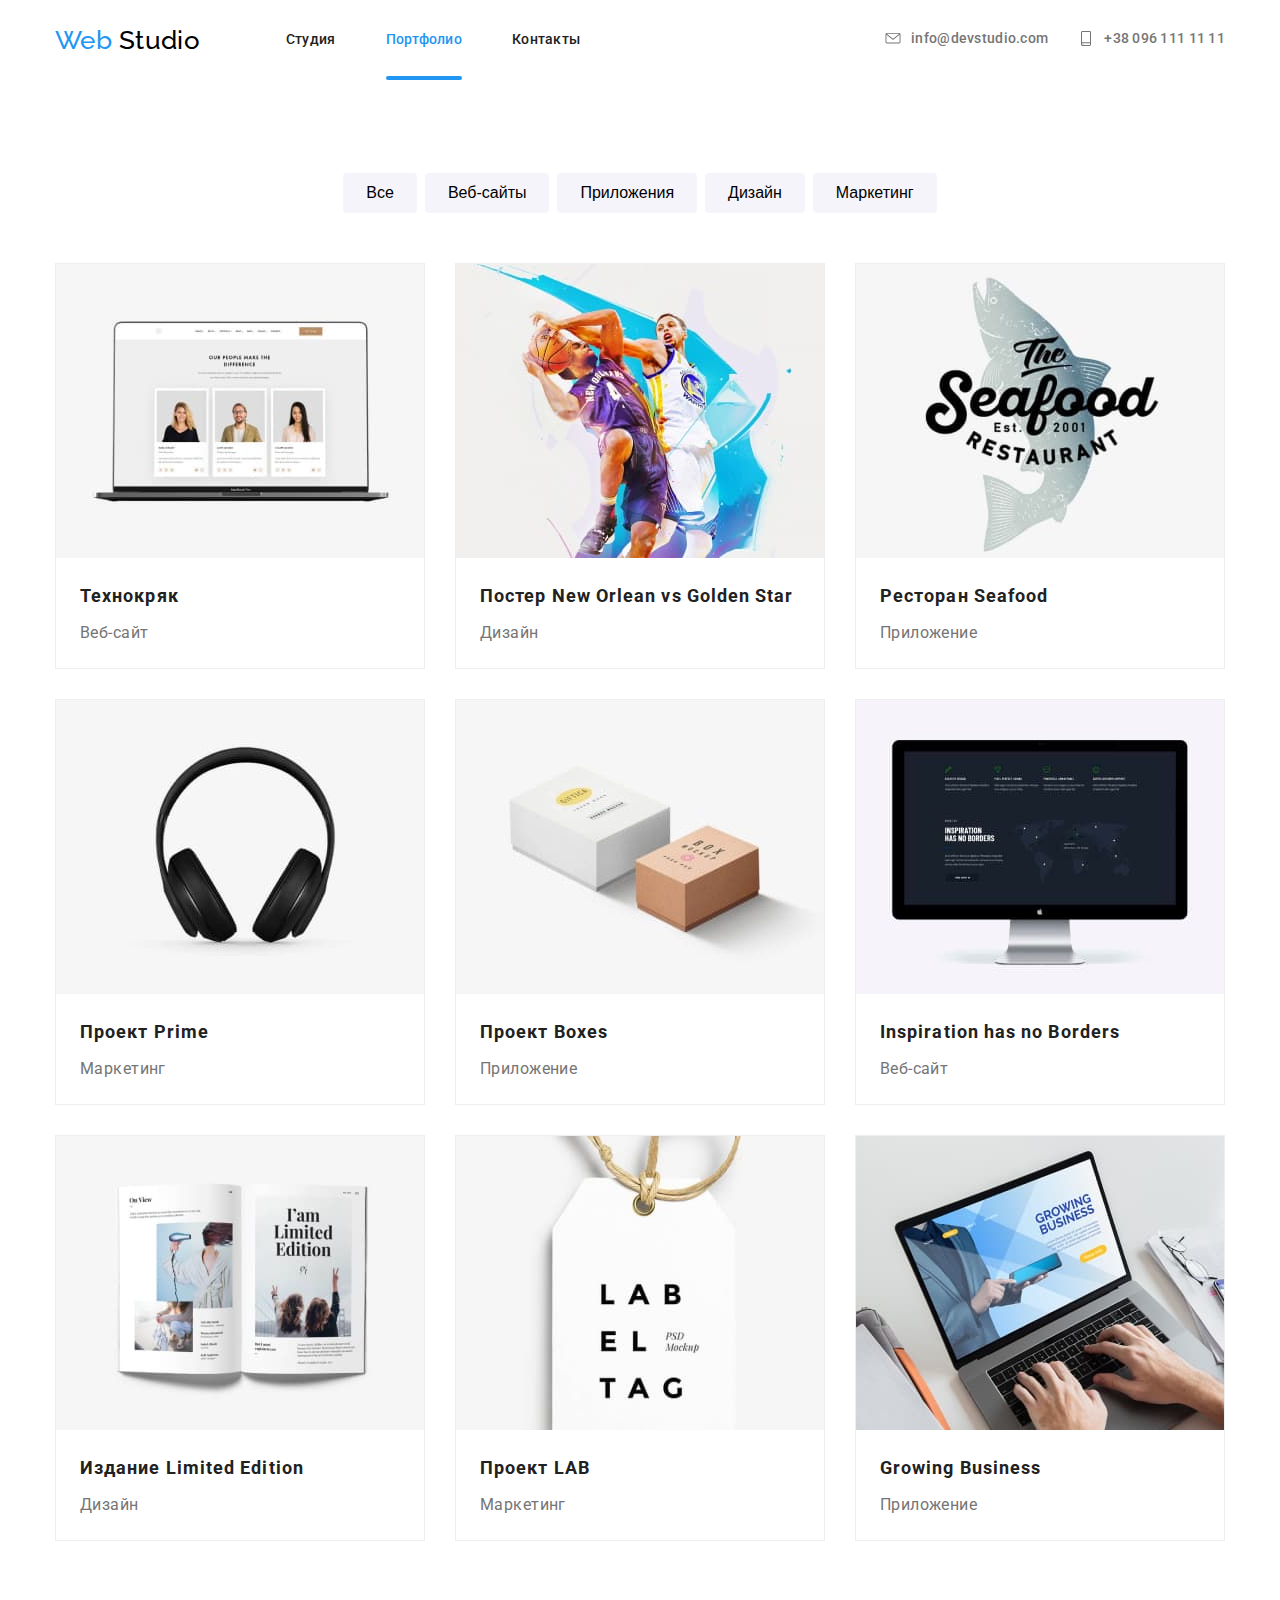
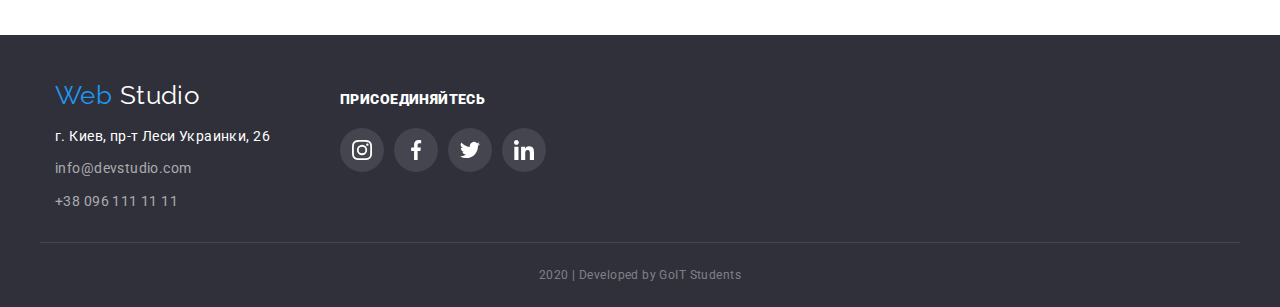
==== portfolio.html @ 86d96fcd "добавляет исходники" ====
<!DOCTYPE html>
<html lang="ru">
    <head>
        <meta charset="utf-8">
        <meta name="viewport" content="width=device-width, initial-scale=1.0">
        <title>Web Studio v.1</title>
        <link href="https://fonts.googleapis.com/css2?family=Raleway:wght@700&family=Roboto:wght@400;500;700;900&display=swap" rel="stylesheet">
        <link rel="stylesheet" href="./css/normalize.css">
        <link rel="stylesheet" href="./css/style.css">
    </head>
    
    <body>
        <header>
            <nav class="header header-nav container">
                <a class="logo" href="index.html">
                    <span class="logo-web">Web</span>
                    <span class="logo-header">Studio</span>
                </a>   
                <ul class="site-nav menu-nav">
                     <li class="menu-nav-link">
                        <a class="link" href="index.html">Студия</a>
                     </li>
                     <li class="menu-nav-link">
                        <a class="link current" href="portfolio.html">Портфолио</a>
                     </li>
                     <li class="menu-nav-link">
                        <a class="link" href="">Контакты</a>
                     </li>
                </ul>  
                <ul class="contact contact-nav">
                    <li class="cnt">
                        <a class="cnt-link" href="mailto:info@devstudio.com">
                            <svg class="icon-cnt">
                                <use href="./image/sprite.svg#icon-mail"></use>
                            </svg>
                            info@devstudio.com
                        </a>
                    </li>
                    <li class="cnt"> 
                        <a class="cnt-link" href="tel:+380961111111">
                            <svg class="icon-cnt">
                                <use href="./image/sprite.svg#icon-tel"></use>
                            </svg>
                            +38 096 111 11 11</a>
                    </li>
                </ul>         
             </nav> 
        </header>    


        <main>
            <!--projects-->
            <section class="projects container">
                <h1 class="visually-hidden">Наши проекты</h1>
                <ul class="filters">
                    <li class="filters-items"><button class="filter">Все</button></li>
                    <li class="filters-items"><button class="filter">Веб-сайты</button></li>
                    <li class="filters-items"><button class="filter">Приложения</button></li>
                    <li class="filters-items"><button class="filter">Дизайн</button></li>
                    <li class="filters-items"><button class="filter">Маркетинг</button></li>
                </ul>
                <ul class="projects-list">
                    <li class="projects-items">
                        <a class="project-link" href="">
                            <div class="project-modal">
                                <img src="./image/techno.jpg" alt="img">
                                <p class="description">Технокряк это современная площадка распространения коронавируса. Компании используют эту платформу для цифрового шпионажа и атак на защищённые сервера конкурентов.</p>
                            </div>
                            <h2 class="title">Технокряк</h2>
                            <p class="category">Веб-сайт</p>
                        </a>
                    </li>

                    <li class="projects-items">
                        <a class="project-link"href="">
                            <div class="project-modal">
                                <img src="./image/poster.jpg" alt="img">
                                <p class="description">Lorem ipsum dolor sit amet consectetur adipisicing elit. Tenetur nemo magnam sint accusamus consequatur, quod corporis laboriosam, in nulla doloremque, ullam natus aliquid provident sequi tempore modi repellendus fuga.</p>
                            </div>
                            <h2 class="title">Постер New Orlean vs Golden Star</h2>
                            <p class="category">Дизайн</p>
                        </a>
                    </li>

                    <li class="projects-items">
                        <a class="project-link"href="">
                            <div class="project-modal">
                                <img src="./image/restaurant.jpg" alt="img">
                                <p class="description">Lorem ipsum dolor sit amet consectetur adipisicing elit. Tenetur nemo magnam sint accusamus consequatur, quod corporis laboriosam, in nulla doloremque, ullam natus aliquid provident sequi tempore modi repellendus fuga.</p>
                            </div>
                            <h2 class="title">Ресторан Seafood</h2>
                            <p class="category ">Приложение</p>
                        </a>
                    </li>

                    <li class="projects-items">
                        <a class="project-link" href="">
                            <div class="project-modal">
                                <img src="./image/prime.jpg" alt="img">
                                <p class="description">Lorem ipsum dolor sit amet consectetur adipisicing elit. Tenetur nemo magnam sint accusamus consequatur, quod corporis laboriosam, in nulla doloremque, ullam natus aliquid provident sequi tempore modi repellendus fuga.</p>
                            </div>
                            <h2 class="title">Проект Prime</h2>
                            <p class="category">Маркетинг</p>
                        </a>
                    </li>

                    <li class="projects-items">
                        <a class="project-link" href="">
                            <div class="project-modal">
                                <img src="./image/box.jpg" alt="img">
                                <p class="description">Lorem ipsum dolor sit amet consectetur adipisicing elit. Tenetur nemo magnam sint accusamus consequatur, quod corporis laboriosam, in nulla doloremque, ullam natus aliquid provident sequi tempore modi repellendus fuga.</p>
                            </div>
                            <h2 class="title">Проект Boxes</h2>
                            <p class="category">Приложение</p>
                        </a>
                    </li>

                    <li class="projects-items">
                        <a  class="project-link"href="">
                            <div class="project-modal">
                                <img src="./image/design.jpg" alt="img">
                                <p class="description">Lorem ipsum dolor sit amet consectetur adipisicing elit. Tenetur nemo magnam sint accusamus consequatur, quod corporis laboriosam, in nulla doloremque, ullam natus aliquid provident sequi tempore modi repellendus fuga.</p>
                            </div>
                            <h2 class="title">Inspiration has no Borders</h2>
                            <p class="category">Веб-сайт</p>  
                        </a>
                    </li>

                    <li class="projects-items">
                        <a  class="project-link"href="">
                            <div class="project-modal">
                                <img src="./image/book.jpg" alt="img">
                                <p class="description">Lorem ipsum dolor sit amet consectetur adipisicing elit. Tenetur nemo magnam sint accusamus consequatur, quod corporis laboriosam, in nulla doloremque, ullam natus aliquid provident sequi tempore modi repellendus fuga.</p>
                            </div>
                            <h2 class="title">Издание Limited Edition</h2>
                            <p class="category">Дизайн</p>     
                        </a>
                    </li>

                    <li class="projects-items">
                        <a  class="project-link"href="">
                            <div class="project-modal">
                                <img src="./image/lab.jpg" alt="img">
                                <p class="description">Lorem ipsum dolor sit amet consectetur adipisicing elit. Tenetur nemo magnam sint accusamus consequatur, quod corporis laboriosam, in nulla doloremque, ullam natus aliquid provident sequi tempore modi repellendus fuga.</p>
                            </div>
                            <h2 class="title">Проект LAB</h2>
                            <p class="category">Маркетинг</p>
                        </a>
                    </li>

                    <li class="projects-items">
                        <a  class="project-link"href="">                         
                            <div class="project-modal">
                                <img src="./image/project9.jpg" alt="img">
                                <p class="description">Lorem ipsum dolor sit amet consectetur adipisicing elit. Tenetur nemo magnam sint accusamus consequatur, quod corporis laboriosam, in nulla doloremque, ullam natus aliquid provident sequi tempore modi repellendus fuga.</p>
                            </div>
                            <h2 class="title">Growing Business</h2>
                            <p class="category">Приложение</p>
                        </a>
                    </li>
                </ul>
            </section>
        </main>


        <footer>
            <div class="container footer">
                <div class="footer-address">
                    <a class="logo" href="index.html">
                        <span class="logo-web">Web</span>
                        <span class="logo-footer">Studio</span>
                    </a> 
                    <address class="address">
                        <p>г. Киев, пр-т Леси Украинки, 26</p>
                        <a class="address-link" href="mailto:info@devstudio.com">info@devstudio.com</a>
                        <a class="address-link" href="tel:+380961111111">+38 096 111 11 11</a>
                    </address>
                </div>
                <div class="join-in">
                    <p><b>Присоединяйтесь</b></p>
                    <ul class="social social-footer">
                        <li class="social-items">
                            <a class="link-items" target="_blank" href="" aria-label="instagram">
                                <svg class="social-icon">
                                    <use href="./image/sprite.svg#icon-instagram"></use>
                                </svg>
                            </a>
                        </li>
                        <li class="social-items">
                            <a class="link-items" target="_blank" href="" aria-label="facebook">
                                <svg class="social-icon">
                                    <use href="./image/sprite.svg#icon-facebook"></use>
                                </svg>
                            </a>
                        </li>
                        <li class="social-items">
                            <a class="link-items" target="_blank" href="" aria-label="twitter">
                                <svg class="social-icon">
                                    <use href="./image/sprite.svg#icon-twitter"></use>
                                </svg>  
                            </a>
                        </li>
                        <li class="social-items">
                            <a class="link-items" target="_blank" href="" aria-label="linkedin">
                                <svg class="social-icon">
                                    <use href="./image/sprite.svg#icon-linkedin"></use>
                                </svg>
                            </a>
                        </li>
                    </ul>
                </div>
            </div>
            <p class="footer-text container">2020 | Developed by GoIT Students</p>
        </footer>
    </body>
</html>
---- css/style.css ----
:root{
    --primary-text-color: #757575;
    --accent-color: #2196F3;
    --title-text-color: #212121;
    --footer-text-color: rgba(255, 255, 255, 0.6);
    --footer-background-color: #2F303A;
    --section-background: #F5F4FA;
    --white-color: #FFFFFF;

}

html {
    box-sizing: border-box;
}
  
*,
*::before,
*::after {
    box-sizing: inherit;
}

body{
    font-family: 'Roboto', sans-serif;
    font-size: 14px;
    font-weight: 400;
    letter-spacing: 0.03em;
    max-width: 1600px;
    margin: 0;
    padding: 0;
}

ul a,
a{
    text-decoration: none;
}

h2,
h3{
    color: var(--title-text-color);
}

h2{
    font-size: 36px;
    font-weight: 700;
    line-height: 1.16;
    text-align: center;
}

ul li{
    list-style: none;
} 

h1,h2,h3,h4,h5,h6,ul,p,svg,img{
    margin: 0;
    padding: 0;
}

.container{
    margin-left: auto;
    margin-right: auto;
    width: 1200px;
    padding-left: 15px;
    padding-right: 15px;
}

/*LOGO*/
.logo{
    display: block;
    
    font-family: 'Raleway', sans-serif;
    font-size: 26px;
    line-height: 1.19;
    text-decoration: none;
}
.logo .logo-web{
    color: var(--accent-color);
}

.logo .logo-header{
    color: black;
}

.logo .logo-footer{
    color: var(--white-color);
}



/*HEADER*/
header{
    position: sticky;
    top: 0;
    left: 0;
    z-index: 5;

    background-color: var(--white-color);
    font-weight: 500;
    
    line-height: 1.14;
    letter-spacing: 0.02em;
}

.site-nav .link{
    display: block;
    position: relative;

    padding-bottom: 32px;
    padding-top: 32px;
    color: var(--title-text-color);
    transition: color 250ms cubic-bezier(0.4, 0, 0.2, 1);
}


.site-nav .link.current{
    color: var(--accent-color);
}

.site-nav .link.current::after{
    content: '';
    position: absolute;
    bottom: 0;
    left: 0;

    height: 4px;
    width: 100%;
    border-radius: 2px;
    background-color: var(--accent-color);
}

.contact .cnt-link{
    color: var(--primary-text-color);
    transition: color 250ms cubic-bezier(0.4, 0, 0.2, 1);
}

.contact .icon-cnt{
    transition: fill 250ms cubic-bezier(0.4, 0, 0.2, 1);
}

.site-nav .link:hover,
.site-nav .link:focus,
.contact .cnt-link:hover,
.contact .cnt-link:focus,
.contact .cnt-link:hover .icon-cnt,
.contact .cnt-link:focus .icon-cnt {
  color: var(--accent-color);
  fill: var(--accent-color);
}

.menu-nav{
    display: flex;
}

.menu-nav-link + .menu-nav-link{
    margin-left: 50px;
}

.menu-nav-link{
    margin-left: 86px;
}

.header-nav{
    display: flex;
    justify-content: space-between;
    align-items: center;
}

.contact-nav{
    display: flex;
    margin-left: auto;
    align-self: center;
}

.cnt + .cnt{
    margin-left: 30px;
}

.icon-cnt{
    fill: var(--primary-text-color);
    width: 16px;
    height: 15px;
    margin-right: 10px;
}

.cnt-link{
    display: inline-flex;
}



/*HERO*/
.hero{
    max-width: 1600px;
    height: 600px;
    background-image: linear-gradient( rgba(47, 48, 58, 0.8),  rgba(47, 48, 58, 0.8)),
    url(../image/hero.jpg); 
    text-align: center;
    color: var(--white-color);
    margin-bottom: 94px;
}

.hero-title{    
    font-weight: 900;
    font-size: 44px;
    line-height: 1.36;
    letter-spacing: 0.06em;
    text-transform: uppercase;
    margin-bottom: 30px;
    
}

.hero .button{
    color: var(--white-color);
    font-weight: 700;
    font-size: 16px;
    line-height: 1.87;
    letter-spacing: 0.06em;

    padding-top: 10px;
    padding-bottom: 10px;
    background-color: var(--accent-color);
    display: block;
    width: 200px;
    border-radius: 4px;
    margin-right: auto;
    margin-left: auto;
}

.hero .hero-container{
    padding-top: 200px;
    padding-bottom: 200px;
}

/*Особенности*/
.section{
    display: flex;
    margin-bottom: 94px;
}

/*
.section .section-list::before{
    content: "";
    display: inline-flex;
    width: 270px;
    height: 120px;
    background-color: var(--section-background);
    border-radius: 4px;
}

.section .section-list:nth-child(1)::before{
    background-image: url(../image/antenna.svg);
    background-position: center;
    background-repeat: no-repeat;
}

.section .section-list:nth-child(2)::before{
    background-image: url(../image/clock.svg);
    background-position: center;
    background-repeat: no-repeat;
}

.section .section-list:nth-child(3)::before{
    background-image: url(../image/diagram.svg);
    background-position: center;
    background-repeat: no-repeat;
}

.section .section-list:nth-child(4)::before{
    background-image: url(../image/astronaut.svg);
    background-position: center;
    background-repeat: no-repeat;
}
*/

.section-list .section-icon{
    width: 270px;
    height: 120px;
    background-color: var(--section-background);
    border-radius: 4px;
    text-align: center;
}

.section-icon svg{
    width: 70px;
    height: 70px;
    margin-top: 25px;
}

.section-list + .section-list{
    margin-left: 30px;
}

.section .section-title{
    font-weight: 700;
    font-size: 14px;
    line-height: 1.14;
    text-transform: uppercase;
    margin-top: 30px;
    margin-bottom: 10px;
}

.section .text{
    line-height: 1.71;
    margin: 0;
}

.visually-hidden{
    position: absolute;
    width: 1px;
    height: 1px;
    margin: -1px;
    border: 0;
    padding: 0;
    clip: rect(0 0 0 0);
    overflow: hidden;
}


/* Чем мы занимаемся?*/

.features-list{
    display: flex;
    margin-bottom: 94px;
}

.features-title{
    margin-bottom: 50px;
}

.features-items + .features-items{
    margin-left: 30px;
}

.features-items{
    position: relative;
}

.features p{
    position: absolute;
    bottom: 0;
    left: 0;
    padding-top: 27px;
    padding-bottom: 27px;
    margin: 0;
    width: 100%;
    font-weight: 700;
    line-height: 1.14;
    text-transform: uppercase;
    text-align: center;
    color: var(--white-color);
    background: rgba(47, 48, 58, 0.8);
}

.features-img{
    display: block;
}


/*TEAM*/
.team{
    background-color: var(--section-background);
}
.team-title{
    margin-bottom: 50px;
    padding-top: 94px;
}

.team .team-list{
    display: flex;
    padding-bottom: 94px;
}

.team .team-items{
    box-shadow: 0px 2px 1px rgba(0, 0, 0, 0.2), 0px 1px 1px rgba(0, 0, 0, 0.14), 0px 1px 3px rgba(0, 0, 0, 0.12);
    border-radius: 0px 0px 4px 4px; 
}

.team-items + .team-items{
    margin-left: 30px;
} 

.team .team-name{
    font-weight: 500;
    font-size: 16px;
    line-height: 1.18;
    text-align: center;
    margin-top: 30px;
    margin-bottom: 10px;
}

.team p{
    color: var(--primary-text-color);
    font-weight: 400;
    font-size: 16px;
    line-height: 1.18;
    text-align: center;
    margin-bottom: 16px;
}



/*Social*/
.social .social-items:hover,
.social .social-items:focus{
    background-color: var(--accent-color);
    border-radius: 75%;
}

.social-items:hover .social-icon,
.social-items:focus .social-icon{
    fill: var(--white-color);
}

.social{
    display: flex;
    justify-content: center;
}

.social .social-items{
    margin-bottom: 24px;

    height: 44px;
    width: 44px;
    border-radius: 75%;
    
    transition: background-color 250ms cubic-bezier(0.4, 0, 0.2, 1);
}

.social .social-items a{
    display: block;
}

.social-items + .social-items{
    margin-left: 10px;
}

.social-icon{
    width: 44px;
    height: 44px;
    fill: #afb1b8;
    
    transition: fill 250ms cubic-bezier(0.4, 0, 0.2, 1);
}


/*Наши клиенты*/
.client-title{
    margin-bottom: 50px;
    margin-top: 94px;  
}

.client .client-list{
    display: flex;
    justify-content: space-between;
    margin-bottom: 94px;
}

.client .client-link{
    border: 1px solid #AFB1B8;
    box-sizing: border-box;
    border-radius: 4px;
    width: 170px;
    height: 90px;
    display: inline-block;
    text-align: center;

    transition: border 250ms cubic-bezier(0.4, 0, 0.2, 1);
}

.client-items + .client-items{
    margin-left: 30px;
}

.client .client-link:hover,
.client .client-link:focus{
    border: 1px solid var(--accent-color);
}


.client-items .icon-client{
    fill: #afb1b8;
    width: 100px;
    height: 50px;
    margin-top: 20px;

    transition: fill 250ms cubic-bezier(0.4, 0, 0.2, 1);
}

.client .client-link:hover svg,
.client .client-link:focus svg{
    fill: var(--accent-color);
}


/*FOOTER*/
footer{
    background-color: var(--footer-background-color);
    color: var(--white-color);
    font-weight: 400;
    font-style: normal;
    font-size: 14px;
    line-height: 1.71;
}

.footer{
    display: flex;
    align-items: baseline;
}
.footer-address{
    margin-top: 45px;
    margin-bottom: 28px;
}

.address{
    font-weight: 400;
    font-style: normal;
    display: flex;
    flex-direction: column;
    margin-top: 14px;
}

.address-link{
   color: var(--footer-text-color);
   margin-top: 9px;
   transition: color 250ms cubic-bezier(0.4, 0, 0.2, 1);
}

.address-link:hover,
.address-link:focus{
    color: var(--accent-color)
}

.join-in{
    font-weight: bold;
    line-height: 1.14;
    text-transform: uppercase;
    margin-left: 70px;
}

.join-in p{
    margin-bottom: 20px;
}

.footer-text{
    font-size: 12px;
    line-height: 2;
    text-align: center;
    color: rgba(255, 255, 255, 0.4); 
    padding-top: 20px;
    padding-bottom: 20px;
    border-top: 1px solid rgba(255, 255, 255, 0.1);;
}

.social-footer .social-icon{
    fill: var(--white-color);
    background: rgba(255, 255, 255, 0.1);
    border-radius: 75px;
}


/*PORTFOLIO*/


/*projects*/
.filter{
    font-weight: 500;
    font-size: 16px;
    line-height: 1.62;
    text-align: center;
    padding-left: 22px;
    padding-right: 22px;
    padding-top: 6px;
    padding-bottom: 6px;
    background: var(--section-background);
    border-radius: 4px;
    border: 1px solid transparent;
    cursor: pointer;

    transition: background-color 250ms cubic-bezier(0.4, 0, 0.2, 1), color 250ms cubic-bezier(0.4, 0, 0.2, 1), box-shadow 250ms cubic-bezier(0.4, 0, 0.2, 1);
}

.filters-items + .filters-items{
    margin-left: 8px;
}

.filter:hover,
.filter:focus{
    background-color: var(--accent-color);
    color: var(--white-color);
    box-shadow: 0px 2px 2px rgba(0, 0, 0, 0.12), 0px 1px 2px rgba(0, 0, 0, 0.08), 0px 3px 1px rgba(0, 0, 0, 0.1);
    border-radius: 4px;
}


.projects-list .title{
    font-weight: 700;
    font-size: 18px;
    line-height: 2;
    letter-spacing: 0.06em;
    text-align: left;
    padding-left: 24px;
    padding-right: 24px;
    margin-top: 20px;
}

.description{
    position: absolute;
    top: 100%;
    left: 0;
    
    transition: transform 250ms cubic-bezier(0.4, 0, 0.2, 1);

    padding-left: 24px;
    padding-right: 24px;
    padding-top: 63px;
    padding-bottom: 63px;

    width: 100%;
    height: 100%;
    opacity: 0;

    font-size: 18px;
    line-height: 1.55;
    color: var(--white-color);
    background: rgba(33, 150, 243, 0.9);
}

.project-modal{
    position: relative;
    overflow: hidden;
}

.project-modal:focus .description,
.project-modal:hover .description{
    transform: translateY(-100%);
}

.category{
    font-size: 16px;
    line-height: 1.87;
    color: var(--primary-text-color);
    padding-left: 24px;
    padding-right: 24px;
    margin-bottom: 20px;
    margin-top: 4px;
}

.projects .filters{
    display: flex;
    justify-content: center;
    margin-top: 93px;
    margin-bottom: 50px;
}

.projects .projects-list{
    display: flex;
    flex-wrap: wrap;
    margin-bottom: 94px;
}

.project-link{
    display: block;
}

.project-link img{
    display: block;
}

.projects .projects-items{
    width: calc((100% - 60px) / 3);
    margin-bottom: 30px;
    margin-right: 30px;
    border: 1px solid #EEEEEE;
    box-sizing: border-box;
    overflow: hidden;
}

.projects .projects-items:hover,
.projects .projects-items:focus{
    box-shadow: 1px 4px 6px rgba(0, 0, 0, 0.16), 0px 4px 4px rgba(0, 0, 0, 0.06), 0px 1px 1px rgba(0, 0, 0, 0.12);
    border: none;
}

.projects-items:hover .description,
.projects-items:focus .description{
    opacity: 1;
}


.projects-items:nth-last-child(-n+3){
  margin-bottom: 0;
}

.projects-items:nth-child(3n){
    margin-right: 0;
}
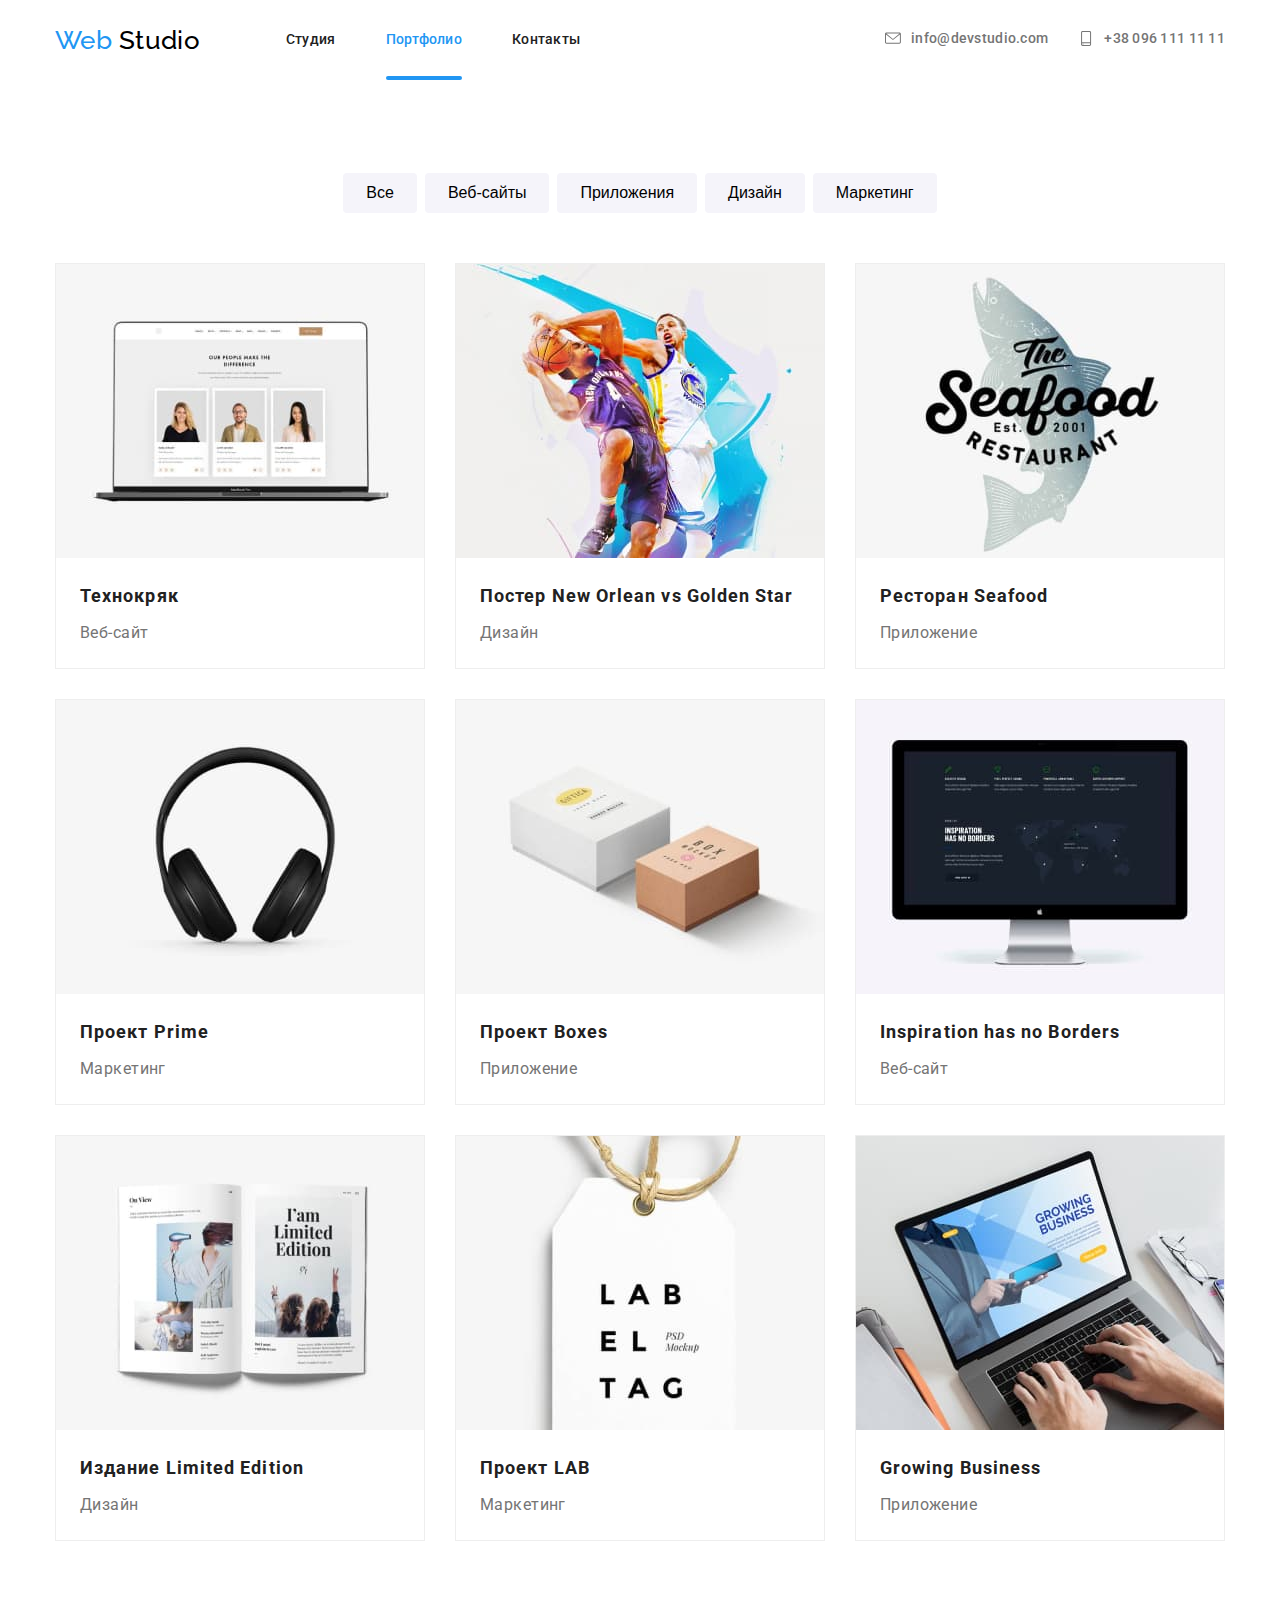
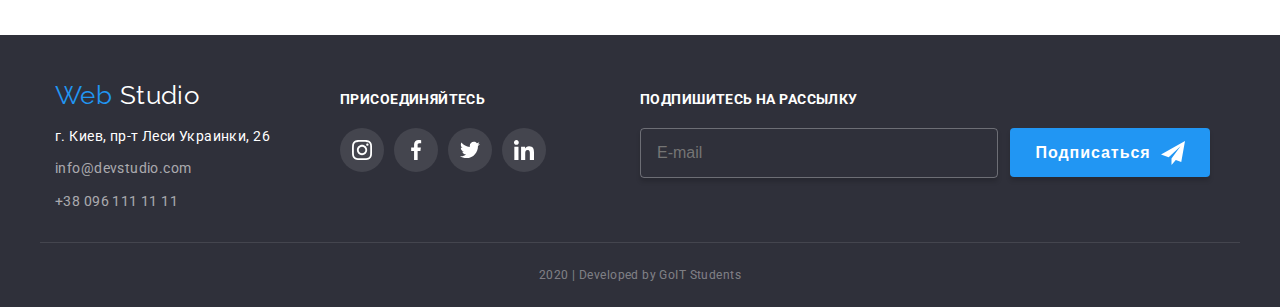
==== commit 2368862c: "стилизует веб-студию" ====
--- a/portfolio.html
+++ b/portfolio.html
@@ -209,6 +209,21 @@
                         </li>
                     </ul>
                 </div>
+                <div class="subscribe">
+                    <p><b>Подпишитесь на рассылку</b></p>
+                    <div class="subscribe-form">
+                        <input class="subscribe-input"
+                            type="email"
+                            placeholder="E-mail"
+                            name="customer-mail">
+                        <button class="open-button subscribe-button" type="submit">
+                            <span>Подписаться</span>
+                            <svg class="subscribe-icon">
+                                <use href="./image/sprite.svg#icon-telegram-form"></use>
+                            </svg>
+                        </button>
+                    </div>
+                </div>
             </div>
             <p class="footer-text container">2020 | Developed by GoIT Students</p>
         </footer>
--- a/css/style.css
+++ b/css/style.css
@@ -208,7 +208,7 @@
     
 }
 
-.hero .button{
+.open-button{
     color: var(--white-color);
     font-weight: 700;
     font-size: 16px;
@@ -218,17 +218,215 @@
     padding-top: 10px;
     padding-bottom: 10px;
     background-color: var(--accent-color);
+    box-shadow: 0px 4px 4px rgba(0, 0, 0, 0.15);
     display: block;
     width: 200px;
     border-radius: 4px;
     margin-right: auto;
     margin-left: auto;
-}
+    cursor: pointer;
+    border: transparent;
+    outline: none;
+}
+
 
 .hero .hero-container{
     padding-top: 200px;
     padding-bottom: 200px;
 }
+
+
+/*модалка*/
+.backdrop{
+    position: fixed;
+    top: 0;
+    left: 0;
+    width: 100%;
+    height: 100%;
+  
+    opacity: 1;
+    background: rgba(0, 0, 0, 0.2);
+    transition: opacity 250ms cubic-bezier(0.4, 0, 0.2, 1);
+    z-index: 20;
+}
+
+.backdrop.is-hidden {
+    opacity: 0;
+    pointer-events: none;
+    visibility: hidden;
+  }
+
+.modal-form {
+    position: absolute;
+    top: 50%;
+    left: 50%;
+    transform: translateY(-50%) translateX(-50%);
+    max-width: 528px;
+    padding: 40px;
+  
+    background-color: #fff;
+    color: var(--title-text-color);
+    transition: transform 250ms cubic-bezier(0.4, 0, 0.2, 1);
+}
+
+.close-button{
+    display: flex;
+    justify-content: center;
+    align-items: center;
+    position: absolute;
+    right: 8px;
+    top: 8px;
+    width: 30px;
+    height: 30px;
+    
+    cursor: pointer;
+    border: 1px solid rgba(0, 0, 0, 0.1);
+    outline: none;
+    border-radius: 75px;
+    background-color: var(--white-color);
+   
+    padding: 0;
+}
+
+.close-icon{
+    width: 11px;
+    height: 11px;
+    fill: var(--title-text-color);
+}
+
+.close-button:hover .close-icon{
+    fill: var(--accent-color);
+}
+
+.form-title{
+    color: var(--title-text-color);
+    font-size: 20px;
+    margin-bottom: 30px;
+}
+
+.form-field{
+    margin-bottom: 28px;
+    position: relative;
+}
+
+.form-field.comment{
+    margin-bottom: 20px;
+}
+
+.form-field .form-comment{
+    resize: vertical;
+    min-height: 120px;
+    width: 100%;
+}
+
+
+.form-field .form-polisy{
+    margin-bottom: 30px;
+}
+
+.form-field .form-input{
+    width: 100%;
+    height: 40px;
+    padding: 12px 16px;
+    border: 1px solid rgba(33, 33, 33, 0.2);
+    border-radius: 4px;
+
+    transition: border-color 250ms cubic-bezier(0.4, 0, 0.2, 1);
+}
+
+.form .form-field input{
+    padding-left: 42px;
+}
+
+.form-input:focus{
+    border-color: var(--accent-color);
+    outline: none;
+}
+
+.form-field .form-label{
+    position: absolute;
+    top: 50%;
+    left: 42px;
+    transform: translateY(-50%);
+
+    color: var(--primary-text-color);
+
+    transition: color 250ms cubic-bezier(0.4, 0, 0.2, 1), transform 250ms cubic-bezier(0.4, 0, 0.2, 1);
+
+}
+
+.form-input:focus ~ .form-label,
+.form-input:not(:placeholder-shown) ~ .form-label{
+    color: var(--accent-color);
+    transform: translateY(-40px) translateX(-23px);
+}
+
+.form-field .form-label.comment-label{
+    position: absolute;
+    top: 20px;
+    left: 16px;  
+
+    transition: transform 250ms cubic-bezier(0.4, 0, 0.2, 1);
+}
+
+.form-input:focus ~ .form-label.comment-label,
+.form-input:not(:placeholder-shown) ~ .form-label.comment-label{
+    color: var(--accent-color);
+    transform: translateY(-40px);
+}
+
+.form-field .icon{
+    position: absolute;
+    top: 11px;
+    left: 16px;
+    height: 18px;
+    width: 18px;
+    display: inline-block;
+    
+    fill: var(--title-text-color);
+
+    transition: fill 250ms cubic-bezier(0.4, 0, 0.2, 1);
+}
+
+.form-field:focus-within .icon{
+    fill: var(--accent-color);
+}
+
+.form-polisy,
+.polisy-label{
+    display: inline-flex;
+    align-items: center;
+}
+    
+.polisy-label::before{
+    content: "";
+    display: inline-block;
+    margin-right: 8px;
+    
+    width: 16px;
+    height: 15px;
+    border: 2px solid var(--title-text-color);
+    border-radius: 2px;
+    flex-shrink: 0;
+
+    transition: all 250ms cubic-bezier(0.4, 0, 0.2, 1);
+}
+
+.polisy-checkbox:checked ~ .polisy-label:before{
+    background-color: var(--accent-color);
+    border: transparent;
+    background-image: url('../image/vector-form.svg');
+    background-size: 11px 8px;
+    background-repeat: no-repeat;
+    background-position: center;
+} 
+
+.polisy-link{
+    text-decoration: underline;
+    color: var(--accent-color);
+    margin-left: 4px;
+}
+
 
 /*Особенности*/
 .section{
@@ -530,14 +728,59 @@
 }
 
 .join-in{
-    font-weight: bold;
+    margin-left: 70px;
     line-height: 1.14;
     text-transform: uppercase;
-    margin-left: 70px;
-}
-
-.join-in p{
+}
+
+.join-in p,
+.subscribe p{
     margin-bottom: 20px;
+}
+
+.social-footer .social-icon{
+    fill: var(--white-color);
+    background: rgba(255, 255, 255, 0.1);
+    border-radius: 75px;
+}
+
+.subscribe{
+    margin-left: 94px;
+    line-height: 1.14;
+    text-transform: uppercase;
+}
+
+.subscribe-input{
+    width: 358px;
+    height: 50px;
+    padding: 15px 16px;
+
+    background-color: transparent;
+    border: 1px solid rgba(255, 255, 255, 0.3);
+    box-shadow: 0px 4px 4px rgba(0, 0, 0, 0.15);
+    border-radius: 4px;
+    outline: none;
+    color: rgba(255, 255, 255, 0.6);
+    font-size: 16px;
+}
+
+.subscribe-form{
+    display: flex;
+    justify-content: center;
+    align-items: center;
+}
+
+.subscribe-button{
+    margin-left: 12px;
+    display: flex;
+    justify-content: center;
+    align-items: center;
+}
+
+.subscribe-icon{
+    height: 24px;
+    width: 24px;
+    margin-left: 10px;
 }
 
 .footer-text{
@@ -550,11 +793,7 @@
     border-top: 1px solid rgba(255, 255, 255, 0.1);;
 }
 
-.social-footer .social-icon{
-    fill: var(--white-color);
-    background: rgba(255, 255, 255, 0.1);
-    border-radius: 75px;
-}
+
 
 
 /*PORTFOLIO*/
@@ -670,7 +909,6 @@
     margin-bottom: 30px;
     margin-right: 30px;
     border: 1px solid #EEEEEE;
-    box-sizing: border-box;
     overflow: hidden;
 }
 
